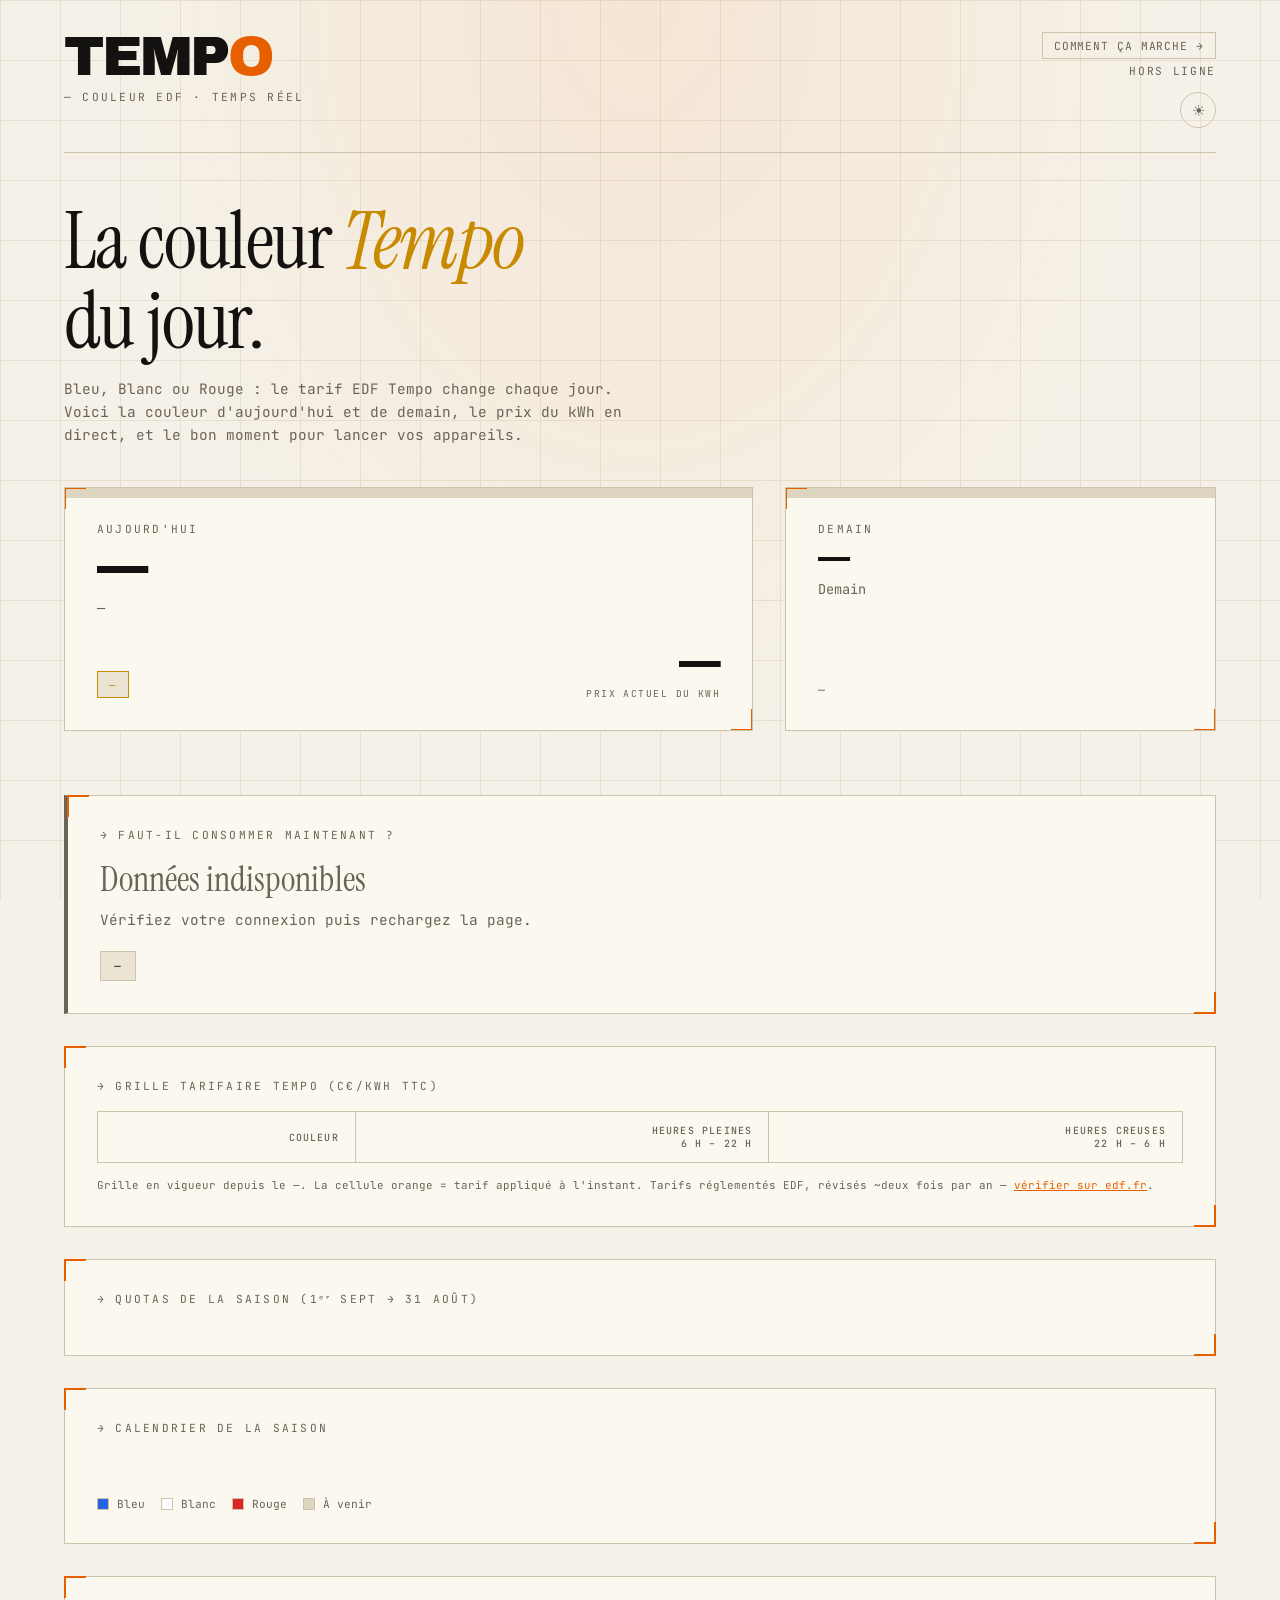
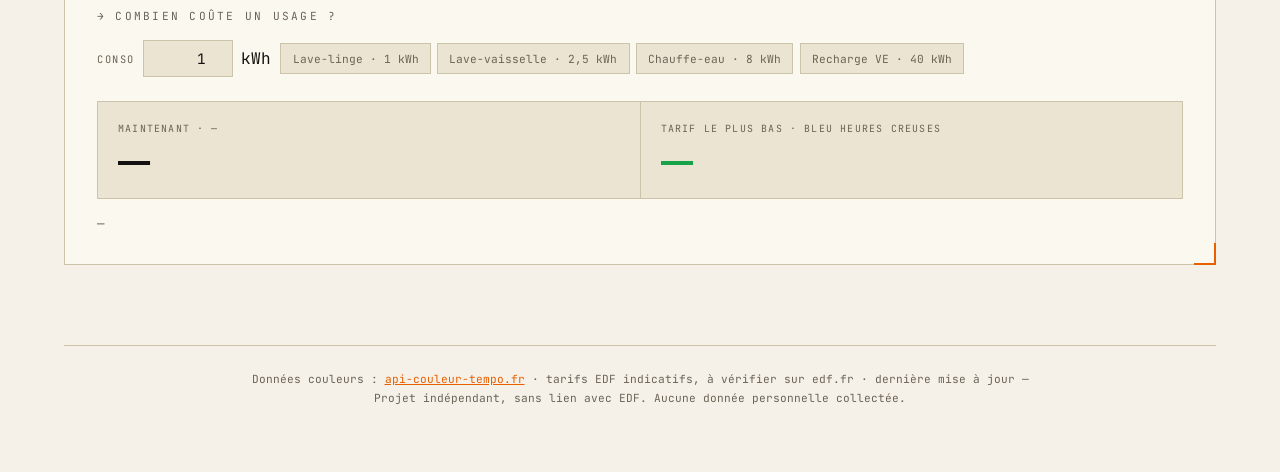
==== index.html @ c91e4554 "feat: build main page and brutalist UI" ====
<!DOCTYPE html>
<html lang="fr">
<head>
    <meta charset="UTF-8">
    <meta name="viewport" content="width=device-width, initial-scale=1.0">
    <title>TEMPO — Couleur EDF du jour & prix de l'électricité</title>
    <meta name="description" content="La couleur EDF Tempo du jour et de demain (Bleu, Blanc, Rouge), le prix du kWh en temps réel, le bon moment pour consommer, les quotas de la saison et le calendrier complet. Gratuit, sans pub, sans compte.">
    <meta name="theme-color" content="#0d0d0d" media="(prefers-color-scheme: dark)">
    <meta name="theme-color" content="#f5f1e8" media="(prefers-color-scheme: light)">

    <meta property="og:type" content="website">
    <meta property="og:title" content="TEMPO — Couleur EDF du jour">
    <meta property="og:description" content="Couleur Tempo du jour et de demain, prix du kWh en direct et conseils de consommation.">
    <meta property="og:image" content="og-image.svg">

    <link rel="icon" href="favicon.svg" type="image/svg+xml">
    <link rel="apple-touch-icon" href="favicon.svg">
    <link rel="manifest" href="manifest.webmanifest">

    <!-- Applique le thème enregistré avant le premier rendu (évite le flash). -->
    <script>(function(){try{var t=localStorage.getItem('tempo-theme')||(matchMedia('(prefers-color-scheme: light)').matches?'light':'dark');if(t==='light')document.documentElement.setAttribute('data-theme','light');}catch(e){}})();</script>

    <link rel="preconnect" href="https://fonts.googleapis.com">
    <link rel="preconnect" href="https://fonts.gstatic.com" crossorigin>
    <link href="https://fonts.googleapis.com/css2?family=Archivo+Black&family=Instrument+Serif:ital@0;1&family=JetBrains+Mono:wght@400;500&display=swap" rel="stylesheet">
    <link rel="stylesheet" href="style.css">
</head>
<body>
    <div class="container">
        <header>
            <div>
                <div class="logo">TEMP<span>O</span></div>
                <div class="tagline">— Couleur EDF · Temps réel</div>
            </div>
            <div class="meta">
                <div class="meta-right">
                    <a class="nav-link" href="comment-ca-marche.html">Comment ça marche →</a>
                    <div id="status" data-state="cache"><span class="pulse" aria-hidden="true"></span>EDF Tempo</div>
                    <button id="themeToggle" class="theme-toggle" aria-label="Changer de thème" title="Changer de thème">
                        <span id="themeIcon" aria-hidden="true">☾</span>
                    </button>
                </div>
            </div>
        </header>

        <section class="hero">
            <h1>La couleur <em>Tempo</em><br />du jour.</h1>
            <p>Bleu, Blanc ou Rouge : le tarif EDF Tempo change chaque jour. Voici la couleur d'aujourd'hui et de demain, le prix du kWh en direct, et le bon moment pour lancer vos appareils.</p>
        </section>

        <!-- 1 · Statut : aujourd'hui & demain -->
        <section class="status-grid" aria-label="Couleur du jour et de demain">
            <div class="card day-card today-card" id="today-card" data-color="inconnu">
                <div class="day-band" aria-hidden="true"></div>
                <div class="day-label">Aujourd'hui</div>
                <div class="day-name" id="today-name">—</div>
                <div class="day-date" id="today-date">—</div>
                <div class="today-meta">
                    <span class="slot-badge" id="today-period" data-slot="hp">—</span>
                    <div class="price-now">
                        <div class="big" id="today-price">—</div>
                        <div class="cap">prix actuel du kWh</div>
                    </div>
                </div>
            </div>

            <div class="card day-card tomorrow-card" id="tomorrow-card" data-color="inconnu">
                <div class="day-band" aria-hidden="true"></div>
                <div class="day-label">Demain</div>
                <div class="day-name" id="tomorrow-name">—</div>
                <div class="day-date" id="tomorrow-date">demain</div>
                <div class="tomorrow-note" id="tomorrow-note">—</div>
            </div>
        </section>

        <!-- 2 · Conseil -->
        <section class="card advice-card" id="advice-card" data-level="neutre" aria-live="polite">
            <div class="section-head">→ Faut-il consommer maintenant ?</div>
            <div class="advice-title" id="advice-title">—</div>
            <p class="advice-detail" id="advice-detail">—</p>
            <span class="advice-countdown" id="advice-countdown">—</span>
        </section>

        <!-- 3 · Grille tarifaire -->
        <section class="card">
            <div class="section-head">→ Grille tarifaire Tempo (c€/kWh TTC)</div>
            <table class="tariff-table">
                <thead>
                    <tr>
                        <th scope="col">Couleur</th>
                        <th scope="col">Heures pleines<br>6 h – 22 h</th>
                        <th scope="col">Heures creuses<br>22 h – 6 h</th>
                    </tr>
                </thead>
                <tbody id="tariff-body"></tbody>
            </table>
            <p class="tariff-foot">
                Grille en vigueur depuis le <span id="tariff-date">—</span>. La cellule orange = tarif appliqué à l'instant.
                Tarifs réglementés EDF, révisés ~deux fois par an —
                <a href="https://particulier.edf.fr/fr/accueil/gestion-contrat/options/tempo.html" target="_blank" rel="noopener">vérifier sur edf.fr</a>.
            </p>
        </section>

        <!-- 4 · Quotas de la saison -->
        <section class="card">
            <div class="section-head">→ Quotas de la saison (1ᵉʳ sept → 31 août)</div>
            <div class="quotas" id="quotas"></div>
        </section>

        <!-- 5 · Calendrier -->
        <section class="card">
            <div class="section-head">→ Calendrier de la saison</div>
            <div class="calendar" id="calendar" role="img" aria-label="Calendrier des couleurs Tempo de la saison"></div>
            <div class="cal-legend">
                <span><span class="swatch" data-color="bleu" aria-hidden="true"></span>Bleu</span>
                <span><span class="swatch" data-color="blanc" aria-hidden="true"></span>Blanc</span>
                <span><span class="swatch" data-color="rouge" aria-hidden="true"></span>Rouge</span>
                <span><span class="swatch" data-color="inconnu" aria-hidden="true"></span>À venir</span>
            </div>
        </section>

        <!-- 6 · Simulateur -->
        <section class="card">
            <div class="section-head">→ Combien coûte un usage ?</div>
            <div class="sim-controls">
                <div class="sim-field">
                    <label for="sim-kwh">Conso</label>
                    <input type="number" id="sim-kwh" value="1" min="0" step="0.5" inputmode="decimal" aria-label="Consommation en kWh"> kWh
                </div>
                <div class="sim-presets">
                    <button class="sim-preset" data-kwh="1">Lave-linge · 1 kWh</button>
                    <button class="sim-preset" data-kwh="2.5">Lave-vaisselle · 2,5 kWh</button>
                    <button class="sim-preset" data-kwh="8">Chauffe-eau · 8 kWh</button>
                    <button class="sim-preset" data-kwh="40">Recharge VE · 40 kWh</button>
                </div>
            </div>
            <div class="sim-out">
                <div class="sim-cell">
                    <div class="lbl">Maintenant · <span id="sim-now-label">—</span></div>
                    <div class="val" id="sim-now">—</div>
                </div>
                <div class="sim-cell best">
                    <div class="lbl">Tarif le plus bas · Bleu heures creuses</div>
                    <div class="val" id="sim-best">—</div>
                </div>
            </div>
            <div class="sim-delta" id="sim-delta">—</div>
        </section>

        <footer>
            Données couleurs : <a href="https://www.api-couleur-tempo.fr" target="_blank" rel="noopener">api-couleur-tempo.fr</a> ·
            tarifs EDF indicatifs, à vérifier sur edf.fr · dernière mise à jour <span id="updated">—</span><br>
            Projet indépendant, sans lien avec EDF. Aucune donnée personnelle collectée.
        </footer>
    </div>

    <script type="module" src="app.js"></script>
</body>
</html>
---- style.css ----
/* ===========================================================================
   Tempo — système de design partagé avec Octane & Pantone (identité brutaliste)
   =========================================================================== */
:root {
  --bg: #0d0d0d;
  --bg-soft: #161616;
  --bg-card: #1a1a1a;
  --ink: #f5f1e8;
  --ink-dim: #8a8278;
  --accent: #ff6b00;
  --accent-soft: #ffb800;
  --grid: #222;
  --border: #2a2a2a;
  --grid-opacity: 0.35;
  --glow-opacity: 0.12;

  /* Couleurs-données Tempo (Bleu / Blanc / Rouge), pour chips, jauges, calendrier.
     L'accent orange reste la couleur de marque ; celles-ci ne servent qu'aux données. */
  --bleu: #3b82f6;
  --blanc: #d9d3c4;
  --rouge: #ef4444;
  --inconnu: #33312c;
  --futur: #232323;

  --vert: #4ade80; /* feu vert / live */
}

:root[data-theme="light"] {
  --bg: #f5f1e8;
  --bg-soft: #ebe4d2;
  --bg-card: #fbf8ef;
  --ink: #141210;
  --ink-dim: #6b6356;
  --accent: #e85f00;
  --accent-soft: #c88a00;
  --grid: #d9d1bc;
  --border: #ccc3ab;
  --grid-opacity: 0.55;
  --glow-opacity: 0.08;

  --bleu: #2563eb;
  --blanc: #ffffff;
  --rouge: #dc2626;
  --inconnu: #ddd5c0;
  --futur: #e6dfcc;

  --vert: #16a34a;
}

html, body { transition: background-color 0.25s ease, color 0.25s ease; }
* { box-sizing: border-box; margin: 0; padding: 0; }

html, body {
  background: var(--bg);
  color: var(--ink);
  font-family: 'JetBrains Mono', monospace;
  min-height: 100vh;
  overflow-x: hidden;
}

body::before {
  content: '';
  position: fixed;
  inset: 0;
  background-image:
    linear-gradient(var(--grid) 1px, transparent 1px),
    linear-gradient(90deg, var(--grid) 1px, transparent 1px);
  background-size: 60px 60px;
  opacity: var(--grid-opacity);
  pointer-events: none;
  z-index: 0;
}

body::after {
  content: '';
  position: fixed;
  inset: 0;
  background: radial-gradient(ellipse at top, rgba(255,107,0, var(--glow-opacity)), transparent 60%);
  pointer-events: none;
  z-index: 0;
}

.container {
  position: relative;
  z-index: 1;
  max-width: 1200px;
  margin: 0 auto;
  padding: 2rem 1.5rem 4rem;
  display: flex;
  flex-direction: column;
}

/* ---- Header (partagé) ---- */
header {
  display: flex;
  justify-content: space-between;
  align-items: flex-start;
  margin-bottom: 3rem;
  padding-bottom: 1.5rem;
  border-bottom: 1px solid var(--border);
}

.logo {
  font-family: 'Archivo Black', sans-serif;
  font-size: clamp(2rem, 6vw, 3.5rem);
  letter-spacing: -0.04em;
  line-height: 0.9;
  color: var(--ink);
  text-decoration: none;
  display: inline-block;
}
.logo span { color: var(--accent); }

.tagline {
  font-size: 0.7rem;
  text-transform: uppercase;
  letter-spacing: 0.2em;
  color: var(--ink-dim);
  margin-top: 0.5rem;
}

.meta {
  text-align: right;
  font-size: 0.7rem;
  color: var(--ink-dim);
  letter-spacing: 0.15em;
  text-transform: uppercase;
}
.meta-right {
  display: flex;
  flex-direction: column;
  align-items: flex-end;
  gap: 0.3rem;
}
.meta .pulse {
  display: inline-block;
  width: 8px; height: 8px;
  border-radius: 50%;
  background: var(--vert);
  margin-right: 0.4rem;
  animation: pulse 2s infinite;
}
#status[data-state="cache"] .pulse { background: var(--accent-soft); }
#status[data-state="error"] .pulse { background: var(--rouge); animation: none; }

@keyframes pulse { 0%, 100% { opacity: 1; } 50% { opacity: 0.3; } }

.theme-toggle {
  background: none;
  border: 1px solid var(--border);
  color: var(--ink-dim);
  width: 36px; height: 36px;
  border-radius: 50%;
  cursor: pointer;
  display: inline-flex;
  align-items: center;
  justify-content: center;
  font-size: 0.95rem;
  line-height: 1;
  transition: border-color 0.2s, color 0.2s, transform 0.2s;
  margin-top: 0.6rem;
}
.theme-toggle:hover { border-color: var(--accent); color: var(--accent); transform: rotate(15deg); }

.nav-link {
  font-family: 'JetBrains Mono', monospace;
  font-size: 0.7rem;
  letter-spacing: 0.08em;
  text-transform: uppercase;
  color: var(--ink-dim);
  text-decoration: none;
  border: 1px solid var(--border);
  padding: 0.35rem 0.7rem;
  transition: color 0.2s, border-color 0.2s, background 0.2s;
  white-space: nowrap;
}
.nav-link:hover { color: var(--accent); border-color: var(--accent); }

/* ---- Hero (partagé) ---- */
.hero { margin-bottom: 2.5rem; }
.hero h1 {
  font-family: 'Instrument Serif', serif;
  font-size: clamp(2.5rem, 7vw, 5rem);
  line-height: 1;
  font-weight: 400;
  letter-spacing: -0.02em;
  margin-bottom: 1rem;
}
.hero h1 em { font-style: italic; color: var(--accent-soft); }
.hero p { color: var(--ink-dim); max-width: 580px; font-size: 0.9rem; line-height: 1.6; }

/* ---- Cards (partagé, avec équerres d'angle) ---- */
.card {
  background: var(--bg-card);
  border: 1px solid var(--border);
  padding: 2rem;
  margin-bottom: 2rem;
  position: relative;
}
.card::before {
  content: '';
  position: absolute;
  top: -1px; left: -1px;
  width: 20px; height: 20px;
  border-top: 2px solid var(--accent);
  border-left: 2px solid var(--accent);
}
.card::after {
  content: '';
  position: absolute;
  bottom: -1px; right: -1px;
  width: 20px; height: 20px;
  border-bottom: 2px solid var(--accent);
  border-right: 2px solid var(--accent);
}

.section-head {
  font-size: 0.7rem;
  text-transform: uppercase;
  letter-spacing: 0.2em;
  color: var(--ink-dim);
  margin-bottom: 1.1rem;
}

/* Pastille couleur Tempo réutilisable */
.swatch {
  display: inline-block;
  width: 12px; height: 12px;
  margin-right: 0.5rem;
  border: 1px solid var(--border);
  vertical-align: -1px;
}
.swatch[data-color="bleu"]  { background: var(--bleu); }
.swatch[data-color="blanc"] { background: var(--blanc); }
.swatch[data-color="rouge"] { background: var(--rouge); }
.swatch[data-color="inconnu"] { background: var(--inconnu); }

/* ===========================================================================
   STATUT — couleur du jour & du lendemain
   =========================================================================== */
.status-grid {
  display: grid;
  grid-template-columns: 1.6fr 1fr;
  gap: 2rem;
  margin-bottom: 2rem;
}

.day-card {
  position: relative;
  overflow: hidden;
  display: flex;
  flex-direction: column;
}
/* Bandeau couleur en haut de la carte */
.day-card .day-band {
  height: 10px;
  margin: -2rem -2rem 1.5rem;
  background: var(--c, var(--inconnu));
}
.day-card[data-color="bleu"]    { --c: var(--bleu); }
.day-card[data-color="blanc"]   { --c: var(--blanc); }
.day-card[data-color="rouge"]   { --c: var(--rouge); }
.day-card[data-color="inconnu"] { --c: var(--inconnu); }

.day-label {
  font-size: 0.7rem;
  text-transform: uppercase;
  letter-spacing: 0.2em;
  color: var(--ink-dim);
  margin-bottom: 0.4rem;
}
.day-name {
  font-family: 'Archivo Black', sans-serif;
  font-size: clamp(2rem, 6vw, 3.2rem);
  line-height: 0.95;
  letter-spacing: -0.03em;
}
.day-date {
  color: var(--ink-dim);
  font-size: 0.85rem;
  margin-top: 0.5rem;
  text-transform: capitalize;
}

.today-meta {
  display: flex;
  align-items: flex-end;
  justify-content: space-between;
  gap: 1rem;
  margin-top: auto;
  padding-top: 1.5rem;
}
.slot-badge {
  font-size: 0.65rem;
  text-transform: uppercase;
  letter-spacing: 0.12em;
  padding: 0.35rem 0.7rem;
  border: 1px solid var(--border);
  background: var(--bg-soft);
  color: var(--ink-dim);
  white-space: nowrap;
}
.slot-badge[data-slot="hc"] { border-color: var(--vert); color: var(--vert); }
.slot-badge[data-slot="hp"] { border-color: var(--accent-soft); color: var(--accent-soft); }

.price-now {
  text-align: right;
  line-height: 1;
}
.price-now .big {
  font-family: 'Archivo Black', sans-serif;
  font-size: clamp(1.8rem, 5vw, 2.6rem);
  letter-spacing: -0.03em;
  font-variant-numeric: tabular-nums;
}
.price-now .big .unit {
  font-size: 0.32em;
  color: var(--ink-dim);
  margin-left: 0.3em;
  letter-spacing: 0;
}
.price-now .cap {
  font-size: 0.6rem;
  text-transform: uppercase;
  letter-spacing: 0.15em;
  color: var(--ink-dim);
  margin-top: 0.4rem;
}

.tomorrow-card .day-name { font-size: clamp(1.4rem, 4vw, 2rem); }
.tomorrow-note {
  margin-top: auto;
  padding-top: 1.5rem;
  font-size: 0.72rem;
  color: var(--ink-dim);
  line-height: 1.5;
}

/* ===========================================================================
   CONSEIL
   =========================================================================== */
.advice-card { border-left: 4px solid var(--lv, var(--ink-dim)); }
.advice-card[data-level="bon"]    { --lv: var(--vert); }
.advice-card[data-level="moyen"]  { --lv: var(--accent-soft); }
.advice-card[data-level="danger"] { --lv: var(--rouge); }
.advice-card[data-level="neutre"] { --lv: var(--ink-dim); }

.advice-title {
  font-family: 'Instrument Serif', serif;
  font-weight: 400;
  font-size: clamp(1.5rem, 4vw, 2.2rem);
  line-height: 1.1;
  margin-bottom: 0.6rem;
  color: var(--lv, var(--ink));
}
.advice-detail { color: var(--ink-dim); font-size: 0.9rem; line-height: 1.6; max-width: 620px; }
.advice-countdown {
  margin-top: 1.25rem;
  display: inline-block;
  font-size: 0.7rem;
  letter-spacing: 0.1em;
  text-transform: uppercase;
  color: var(--ink);
  border: 1px solid var(--border);
  background: var(--bg-soft);
  padding: 0.45rem 0.8rem;
}

/* ===========================================================================
   GRILLE TARIFAIRE
   =========================================================================== */
.tariff-table {
  width: 100%;
  border-collapse: collapse;
  font-variant-numeric: tabular-nums;
}
.tariff-table th, .tariff-table td {
  border: 1px solid var(--border);
  padding: 0.75rem 1rem;
  text-align: right;
  font-size: 0.9rem;
}
.tariff-table thead th {
  font-size: 0.62rem;
  text-transform: uppercase;
  letter-spacing: 0.12em;
  color: var(--ink-dim);
  font-weight: 500;
}
.tariff-table tbody th {
  text-align: left;
  font-weight: 500;
  color: var(--ink);
}
.tariff-table td.is-current {
  background: var(--accent);
  color: #fff;
  font-weight: bold;
  box-shadow: inset 0 0 0 1px var(--accent);
}
.tariff-foot {
  margin-top: 0.9rem;
  font-size: 0.68rem;
  color: var(--ink-dim);
  line-height: 1.5;
}
.tariff-foot a { color: var(--accent); }

/* ===========================================================================
   QUOTAS
   =========================================================================== */
.quotas { display: flex; flex-direction: column; gap: 1.4rem; }
.quota-head {
  display: flex;
  justify-content: space-between;
  align-items: baseline;
  margin-bottom: 0.5rem;
}
.quota-name { font-size: 0.85rem; }
.quota-count { font-size: 0.8rem; color: var(--ink-dim); }
.quota-count b { color: var(--ink); font-family: 'Archivo Black', sans-serif; font-size: 0.95rem; }
.quota-bar {
  height: 10px;
  background: var(--bg-soft);
  border: 1px solid var(--border);
  overflow: hidden;
}
.quota-bar span { display: block; height: 100%; transition: width 0.4s ease; }
.quota-bar span[data-color="bleu"]  { background: var(--bleu); }
.quota-bar span[data-color="blanc"] { background: var(--blanc); }
.quota-bar span[data-color="rouge"] { background: var(--rouge); }
.quota-rest {
  margin-top: 0.35rem;
  font-size: 0.68rem;
  text-transform: uppercase;
  letter-spacing: 0.08em;
  color: var(--ink-dim);
}

/* ===========================================================================
   CALENDRIER (heatmap saison)
   =========================================================================== */
.calendar {
  display: grid;
  grid-template-rows: repeat(7, 1fr);
  grid-auto-flow: column;
  grid-auto-columns: 1fr;
  gap: 3px;
  overflow-x: auto;
  padding-bottom: 0.5rem;
}
.cal-cell {
  width: 100%;
  aspect-ratio: 1;
  min-width: 9px;
  background: var(--inconnu);
  border-radius: 1px;
}
.cal-cell[data-color="bleu"]  { background: var(--bleu); }
.cal-cell[data-color="blanc"] { background: var(--blanc); }
.cal-cell[data-color="rouge"] { background: var(--rouge); }
.cal-cell[data-color="futur"] { background: var(--futur); }
.cal-cell.cal-pad { background: transparent; }
.cal-cell.is-today { box-shadow: 0 0 0 2px var(--accent); }

.cal-legend {
  display: flex;
  flex-wrap: wrap;
  gap: 1rem;
  margin-top: 1.1rem;
  font-size: 0.7rem;
  color: var(--ink-dim);
}
.cal-legend span { display: inline-flex; align-items: center; }

/* ===========================================================================
   SIMULATEUR
   =========================================================================== */
.sim-controls {
  display: flex;
  flex-wrap: wrap;
  gap: 0.6rem;
  align-items: center;
  margin-bottom: 1.5rem;
}
.sim-field { display: flex; align-items: center; gap: 0.5rem; }
.sim-field label {
  font-size: 0.65rem;
  text-transform: uppercase;
  letter-spacing: 0.15em;
  color: var(--ink-dim);
}
.sim-field input {
  width: 90px;
  background: var(--bg-soft);
  border: 1px solid var(--border);
  color: var(--ink);
  font-family: 'JetBrains Mono', monospace;
  font-size: 0.9rem;
  padding: 0.5rem 0.7rem;
  text-align: right;
}
.sim-field input:focus { outline: 2px solid var(--accent); outline-offset: 1px; }
.sim-presets { display: flex; flex-wrap: wrap; gap: 0.4rem; }
.sim-preset {
  background: var(--bg-soft);
  border: 1px solid var(--border);
  color: var(--ink-dim);
  font-family: 'JetBrains Mono', monospace;
  font-size: 0.7rem;
  padding: 0.45rem 0.7rem;
  cursor: pointer;
  transition: color 0.15s, border-color 0.15s, background 0.15s;
}
.sim-preset:hover { color: var(--accent); border-color: var(--accent); }

.sim-out {
  display: grid;
  grid-template-columns: 1fr 1fr;
  gap: 1px;
  background: var(--border);
  border: 1px solid var(--border);
}
.sim-cell { background: var(--bg-soft); padding: 1.25rem; }
.sim-cell .lbl {
  font-size: 0.62rem;
  text-transform: uppercase;
  letter-spacing: 0.12em;
  color: var(--ink-dim);
  margin-bottom: 0.5rem;
}
.sim-cell .val {
  font-family: 'Archivo Black', sans-serif;
  font-size: clamp(1.4rem, 4vw, 2rem);
  letter-spacing: -0.03em;
  font-variant-numeric: tabular-nums;
}
.sim-cell.best .val { color: var(--vert); }
.sim-delta {
  margin-top: 1rem;
  font-size: 0.78rem;
  color: var(--ink-dim);
}

/* ===========================================================================
   FOOTER + utils (partagés)
   =========================================================================== */
footer {
  margin-top: 3rem;
  text-align: center;
  font-size: 0.7rem;
  color: var(--ink-dim);
  border-top: 1px solid var(--border);
  padding-top: 1.5rem;
  line-height: 1.7;
}
footer a { color: var(--accent); }

[hidden] { display: none !important; }
.visually-hidden {
  position: absolute;
  width: 1px; height: 1px;
  padding: 0; margin: -1px;
  overflow: hidden;
  clip: rect(0 0 0 0);
  white-space: nowrap;
  border: 0;
}

/* ===========================================================================
   RESPONSIVE
   =========================================================================== */
@media (max-width: 900px) {
  .container { padding: 1.5rem 1.25rem 3rem; }
  header { margin-bottom: 2rem; }
  .hero { margin-bottom: 1.75rem; }
  .status-grid { grid-template-columns: 1fr; }
}

@media (max-width: 560px) {
  .container { padding: 1.25rem 1rem 2.5rem; }
  header { margin-bottom: 1.5rem; padding-bottom: 1rem; }
  .tagline { font-size: 0.6rem; letter-spacing: 0.15em; }
  .hero { margin-bottom: 1.5rem; }
  .hero p { font-size: 0.82rem; }
  .card { padding: 1.25rem; }
  .day-card .day-band { margin: -1.25rem -1.25rem 1.25rem; }
  .today-meta { flex-direction: column; align-items: flex-start; gap: 0.75rem; }
  .price-now { text-align: left; }
  .sim-out { grid-template-columns: 1fr; }
  .tariff-table th, .tariff-table td { padding: 0.6rem 0.65rem; font-size: 0.82rem; }
  .cal-cell { min-width: 8px; }
}
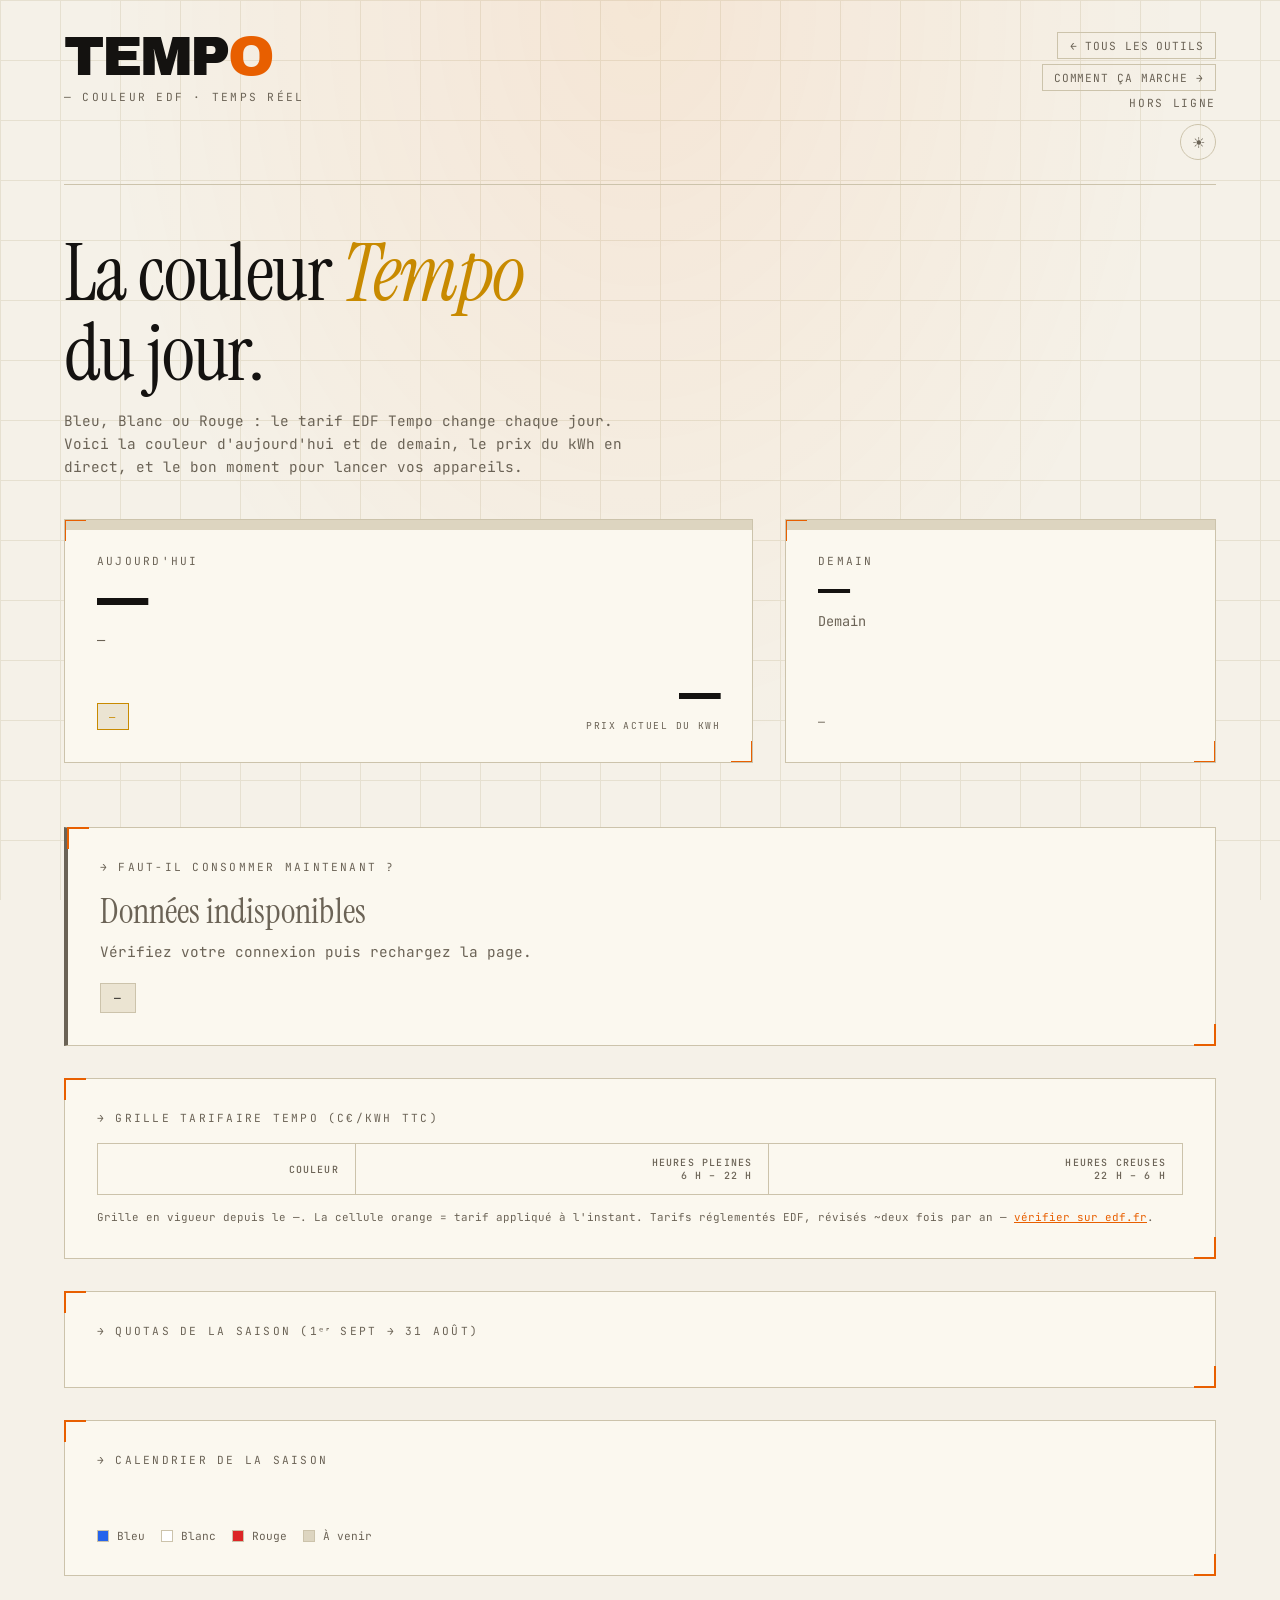
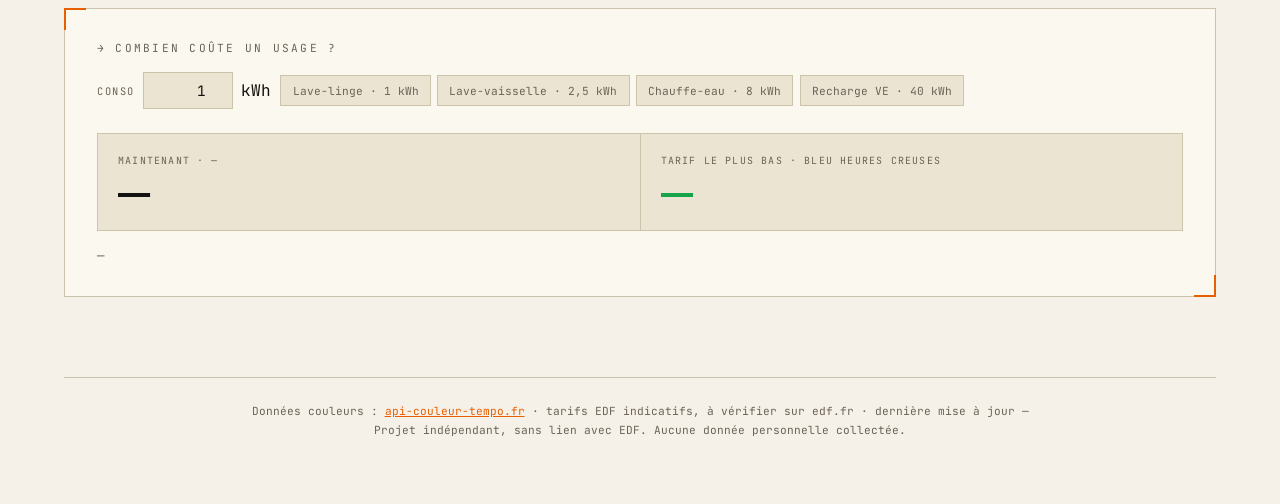
==== commit 0e7d7443: "Add a link to the Hub for navigation" ====
--- a/index.html
+++ b/index.html
@@ -34,6 +34,7 @@
             </div>
             <div class="meta">
                 <div class="meta-right">
+                    <a class="nav-link" href="https://leo-grnd.github.io/hub/">← Tous les outils</a>
                     <a class="nav-link" href="comment-ca-marche.html">Comment ça marche →</a>
                     <div id="status" data-state="cache"><span class="pulse" aria-hidden="true"></span>EDF Tempo</div>
                     <button id="themeToggle" class="theme-toggle" aria-label="Changer de thème" title="Changer de thème">
